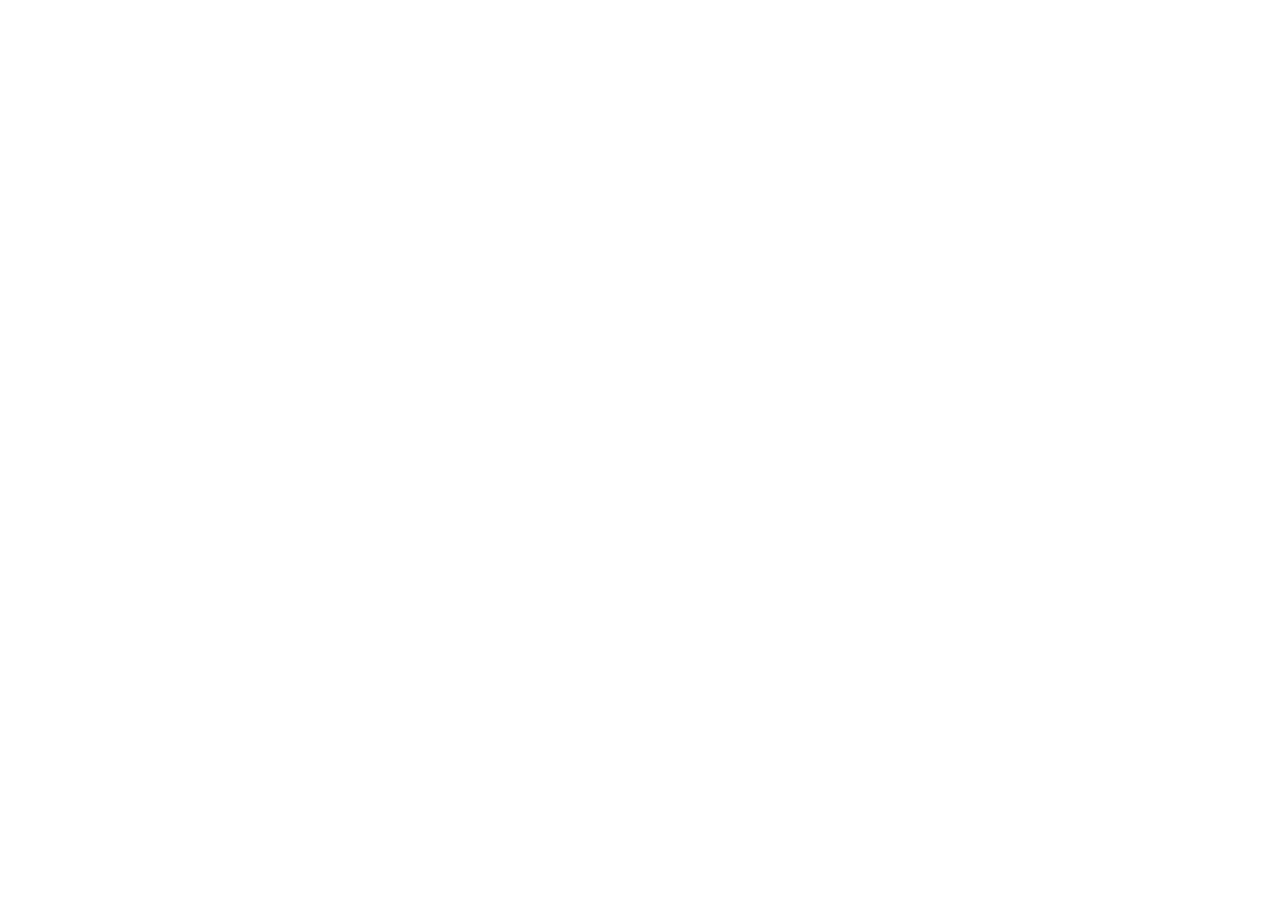
==== contact.html @ beb3a1e1 "Create contact.html" ====
<!DOCTYPE html>
<html lang="en">
<head>
<meta charset="UTF-8">
<meta name="viewport" content="width=device-width, initial-scale=1.0">

<title>Contact MpRodney-Studio</title>

<link rel="stylesheet" href="style.css">

<style>

.contact-hero{

padding:180px 20px 100px;

background:
linear-gradient(
135deg,
#1677ff,
#ff4fd8
);

color:white;

text-align:center;
}

.contact-hero h1{

font-size:4rem;

margin-bottom:20px;
}

.contact-container{

max-width:1200px;

margin:auto;

padding:80px 8%;
}

.contact-grid{

display:grid;

grid-template-columns:
repeat(auto-fit,minmax(350px,1fr));

gap:40px;
}

.contact-info{

background:white;

padding:40px;

border-radius:20px;

box-shadow:
0 10px 30px rgba(0,0,0,0.08);
}

.contact-info h2{

color:#1677ff;

margin-bottom:20px;
}

.contact-info p{

margin:15px 0;

line-height:1.8;
}

.contact-form{

background:white;

padding:40px;

border-radius
---- style.css ----
*{
    margin:0;
    padding:0;
    box-sizing:border-box;
    scroll-behavior:smooth;
}

body{
    font-family: "Segoe UI", sans-serif;
    background:#ffffff;
    color:#222;
}

/* ================= NAVBAR ================= */

.navbar{
    position:fixed;
    top:0;
    left:0;
    width:100%;
    background:rgba(255,255,255,0.95);
    backdrop-filter:blur(12px);
    display:flex;
    justify-content:space-between;
    align-items:center;
    padding:18px 8%;
    z-index:1000;
    box-shadow:0 2px 20px rgba(0,0,0,0.08);
}

.nav-logo{
    display:flex;
    align-items:center;
    gap:12px;
}

.nav-logo img{
    width:50px;
    height:50px;
    border-radius:50%;
}

.nav-logo span{
    font-size:1.2rem;
    font-weight:700;
    color:#1677ff;
}

.nav-links{
    display:flex;
    list-style:none;
    gap:30px;
}

.nav-links a{
    text-decoration:none;
    color:#333;
    font-weight:600;
    transition:0.3s;
}

.nav-links a:hover{
    color:#1677ff;
}

/* ================= HERO ================= */

.hero{
    min-height:100vh;

    background:
    linear-gradient(
    rgba(255,255,255,0.55),
    rgba(255,255,255,0.75)
    ),
    url("https://images.unsplash.com/photo-1516321318423-f06f85e504b3?q=80&w=1920");

    background-size:cover;
    background-position:center;

    display:flex;
    align-items:center;
    justify-content:center;

    text-align:center;
    padding:120px 20px 80px;
}

.hero-content{
    max-width:850px;
}

.hero h1{
    font-size:4rem;
    background:linear-gradient(
    90deg,
    #1677ff,
    #ff4fd8
    );
    -webkit-background-clip:text;
    -webkit-text-fill-color:transparent;
}

.hero h2{
    margin-top:20px;
    font-size:2rem;
    color:#222;
}

.hero p{
    margin-top:25px;
    line-height:1.8;
    font-size:1.1rem;
}

/* ================= BUTTONS ================= */

.hero-buttons{
    margin-top:35px;
    display:flex;
    justify-content:center;
    gap:20px;
    flex-wrap:wrap;
}

.btn-primary{
    background:#1677ff;
    color:white;
    text-decoration:none;
    padding:15px 30px;
    border-radius:50px;
    font-weight:700;
    transition:0.3s;
}

.btn-primary:hover{
    transform:translateY(-3px);
}

.btn-secondary{
    background:white;
    color:#1677ff;
    text-decoration:none;
    padding:15px 30px;
    border-radius:50px;
    font-weight:700;
    border:2px solid #1677ff;
    transition:0.3s;
}

.btn-secondary:hover{
    transform:translateY(-3px);
}

/* ================= SECTIONS ================= */

.section{
    padding:100px 8%;
}

.container{
    max-width:1200px;
    margin:auto;
}

.section h2{
    text-align:center;
    font-size:2.5rem;
    margin-bottom:40px;
    color:#1677ff;
}

/* ================= CARDS ================= */

.cards{
    display:grid;
    grid-template-columns:
    repeat(auto-fit,minmax(260px,1fr));

    gap:25px;
}

.card,
.project-card{

    background:white;

    border-radius:20px;

    padding:30px;

    box-shadow:
    0 10px 30px rgba(0,0,0,0.08);

    transition:0.3s;
}

.card:hover,
.project-card:hover{

    transform:
    translateY(-8px);
}

.card h3,
.project-card h3{

    margin-bottom:15px;
    color:#1677ff;
}

.card p,
.project-card p{
    line-height:1.7;
}

/* ================= DEVELOPER ================= */

.developer-box{

    background:
    linear-gradient(
    135deg,
    #1677ff,
    #ff4fd8
    );

    color:white;

    border-radius:25px;

    padding:50px;

    text-align:center;
}

.developer-box h3{
    font-size:2rem;
    margin-bottom:20px;
}

/* ================= CONTACT ================= */

.contact-box{

    max-width:700px;

    margin:auto;

    background:white;

    border-radius:20px;

    padding:40px;

    text-align:center;

    box-shadow:
    0 10px 30px rgba(0,0,0,0.08);
}

.contact-box p{
    margin:15px 0;
    font-size:1.1rem;
}

/* ================= FOOTER ================= */

footer{

    background:#0f172a;

    color:white;

    text-align:center;

    padding:60px 20px;
}

footer h3{
    margin-bottom:15px;
    color:#58a6ff;
}

/* ================= ANIMATIONS ================= */

.card,
.project-card,
.developer-box,
.contact-box{

    animation:
    fadeUp 1s ease;
}

@keyframes fadeUp{

    from{
        opacity:0;
        transform:
        translateY(40px);
    }

    to{
        opacity:1;
        transform:
        translateY(0);
    }
}

/* ================= MOBILE ================= */

@media(max-width:900px){

    .navbar{
        flex-direction:column;
        gap:15px;
    }

    .nav-links{
        flex-wrap:wrap;
        justify-content:center;
        gap:15px;
    }

    .hero h1{
        font-size:2.6rem;
    }

    .hero h2{
        font-size:1.4rem;
    }

}
.orb{

position:fixed;

border-radius:50%;

pointer-events:none;

z-index:-1;

background:
radial-gradient(
circle,
rgba(255,79,216,0.3),
rgba(22,119,255,0.1)
);

animation:
floatOrb 12s linear;
}

@keyframes floatOrb{

from{

transform:
translateY(100px)
scale(0.5);

opacity:0;

}

20%{

opacity:1;

}

to{

transform:
translateY(-300px)
scale(1.5);

opacity:0;

}

}

.section{

opacity:0;

transform:
translateY(50px);

transition:1s;
}

.section.show{

opacity:1;

transform:
translateY(0);
}

.ripple{

position:absolute;

width:20px;

height:20px;

background:
rgba(255,255,255,0.5);

border-radius:50%;

transform:scale(0);

animation:
rippleEffect 0.7s linear;
}

@keyframes rippleEffect{

to{

transform:scale(15);

opacity:0;

}

}
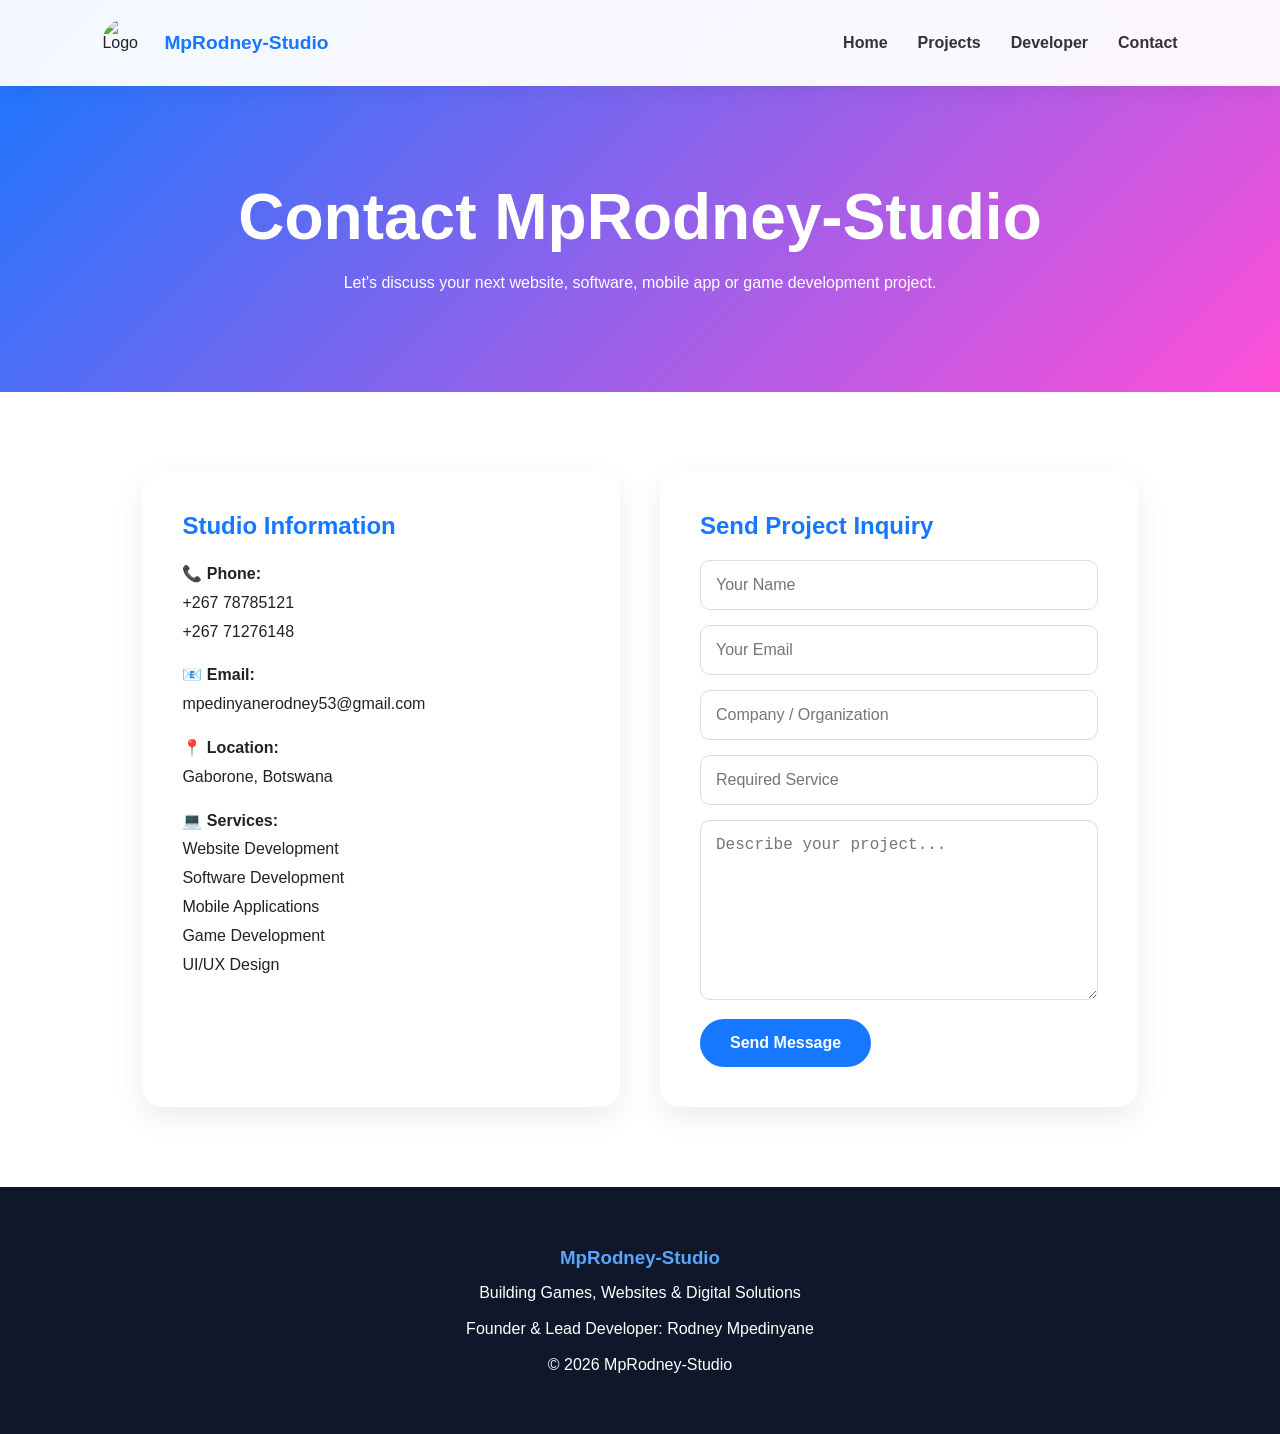
==== commit decddd40: "Update contact.html" ====
--- a/contact.html
+++ b/contact.html
@@ -11,77 +11,231 @@
 <style>
 
 .contact-hero{
-
 padding:180px 20px 100px;
-
-background:
-linear-gradient(
-135deg,
-#1677ff,
-#ff4fd8
-);
-
+background:linear-gradient(135deg,#1677ff,#ff4fd8);
 color:white;
-
 text-align:center;
 }
 
 .contact-hero h1{
-
 font-size:4rem;
-
 margin-bottom:20px;
 }
 
 .contact-container{
-
 max-width:1200px;
-
 margin:auto;
-
 padding:80px 8%;
 }
 
 .contact-grid{
-
 display:grid;
-
-grid-template-columns:
-repeat(auto-fit,minmax(350px,1fr));
-
+grid-template-columns:repeat(auto-fit,minmax(350px,1fr));
 gap:40px;
 }
 
 .contact-info{
-
 background:white;
-
 padding:40px;
-
 border-radius:20px;
-
-box-shadow:
-0 10px 30px rgba(0,0,0,0.08);
+box-shadow:0 10px 30px rgba(0,0,0,0.08);
 }
 
 .contact-info h2{
-
 color:#1677ff;
-
 margin-bottom:20px;
 }
 
 .contact-info p{
-
 margin:15px 0;
-
 line-height:1.8;
 }
 
 .contact-form{
-
 background:white;
-
 padding:40px;
-
-border-radius
+border-radius:20px;
+box-shadow:0 10px 30px rgba(0,0,0,0.08);
+}
+
+.contact-form h2{
+color:#1677ff;
+margin-bottom:20px;
+}
+
+.contact-form input,
+.contact-form textarea{
+width:100%;
+padding:15px;
+margin-bottom:15px;
+border:1px solid #ddd;
+border-radius:10px;
+font-size:1rem;
+}
+
+.contact-form textarea{
+height:180px;
+resize:vertical;
+}
+
+.submit-btn{
+background:#1677ff;
+color:white;
+border:none;
+padding:15px 30px;
+border-radius:50px;
+font-size:1rem;
+font-weight:bold;
+cursor:pointer;
+}
+
+.submit-btn:hover{
+opacity:0.9;
+}
+
+</style>
+
+</head>
+
+<body>
+
+<nav class="navbar">
+
+<div class="nav-logo">
+<img src="logo_1.png" alt="Logo">
+<span>MpRodney-Studio</span>
+</div>
+
+<ul class="nav-links">
+<li><a href="index.html">Home</a></li>
+<li><a href="projects.html">Projects</a></li>
+<li><a href="developer.html">Developer</a></li>
+<li><a href="contact.html">Contact</a></li>
+</ul>
+
+</nav>
+
+<section class="contact-hero">
+
+<h1>Contact MpRodney-Studio</h1>
+
+<p>
+Let's discuss your next website, software,
+mobile app or game development project.
+</p>
+
+</section>
+
+<div class="contact-container">
+
+<div class="contact-grid">
+
+<div class="contact-info">
+
+<h2>Studio Information</h2>
+
+<p>
+📞 <strong>Phone:</strong><br>
++267 78785121<br>
++267 71276148
+</p>
+
+<p>
+📧 <strong>Email:</strong><br>
+mpedinyanerodney53@gmail.com
+</p>
+
+<p>
+📍 <strong>Location:</strong><br>
+Gaborone, Botswana
+</p>
+
+<p>
+💻 <strong>Services:</strong><br>
+Website Development<br>
+Software Development<br>
+Mobile Applications<br>
+Game Development<br>
+UI/UX Design
+</p>
+
+</div>
+
+<div class="contact-form">
+
+<h2>Send Project Inquiry</h2>
+
+<!-- Replace YOUR_FORM_ID below with Formspree ID later -->
+
+<form action="https://formspree.io/f/YOUR_FORM_ID" method="POST">
+
+<input
+type="text"
+name="name"
+placeholder="Your Name"
+required>
+
+<input
+type="email"
+name="email"
+placeholder="Your Email"
+required>
+
+<input
+type="text"
+name="company"
+placeholder="Company / Organization">
+
+<input
+type="text"
+name="service"
+placeholder="Required Service">
+
+<textarea
+name="message"
+placeholder="Describe your project..."
+required></textarea>
+
+<button
+type="submit"
+class="submit-btn">
+
+Send Message
+
+</button>
+
+</form>
+
+</div>
+
+</div>
+
+</div>
+
+<footer>
+
+<h3>MpRodney-Studio</h3>
+
+<p>
+Building Games, Websites & Digital Solutions
+</p>
+
+<br>
+
+<p>
+Founder & Lead Developer:
+Rodney Mpedinyane
+</p>
+
+<br>
+
+<p>
+© 2026 MpRodney-Studio
+</p>
+
+</footer>
+
+<script src="script.js"></script>
+
+</body>
+</html>
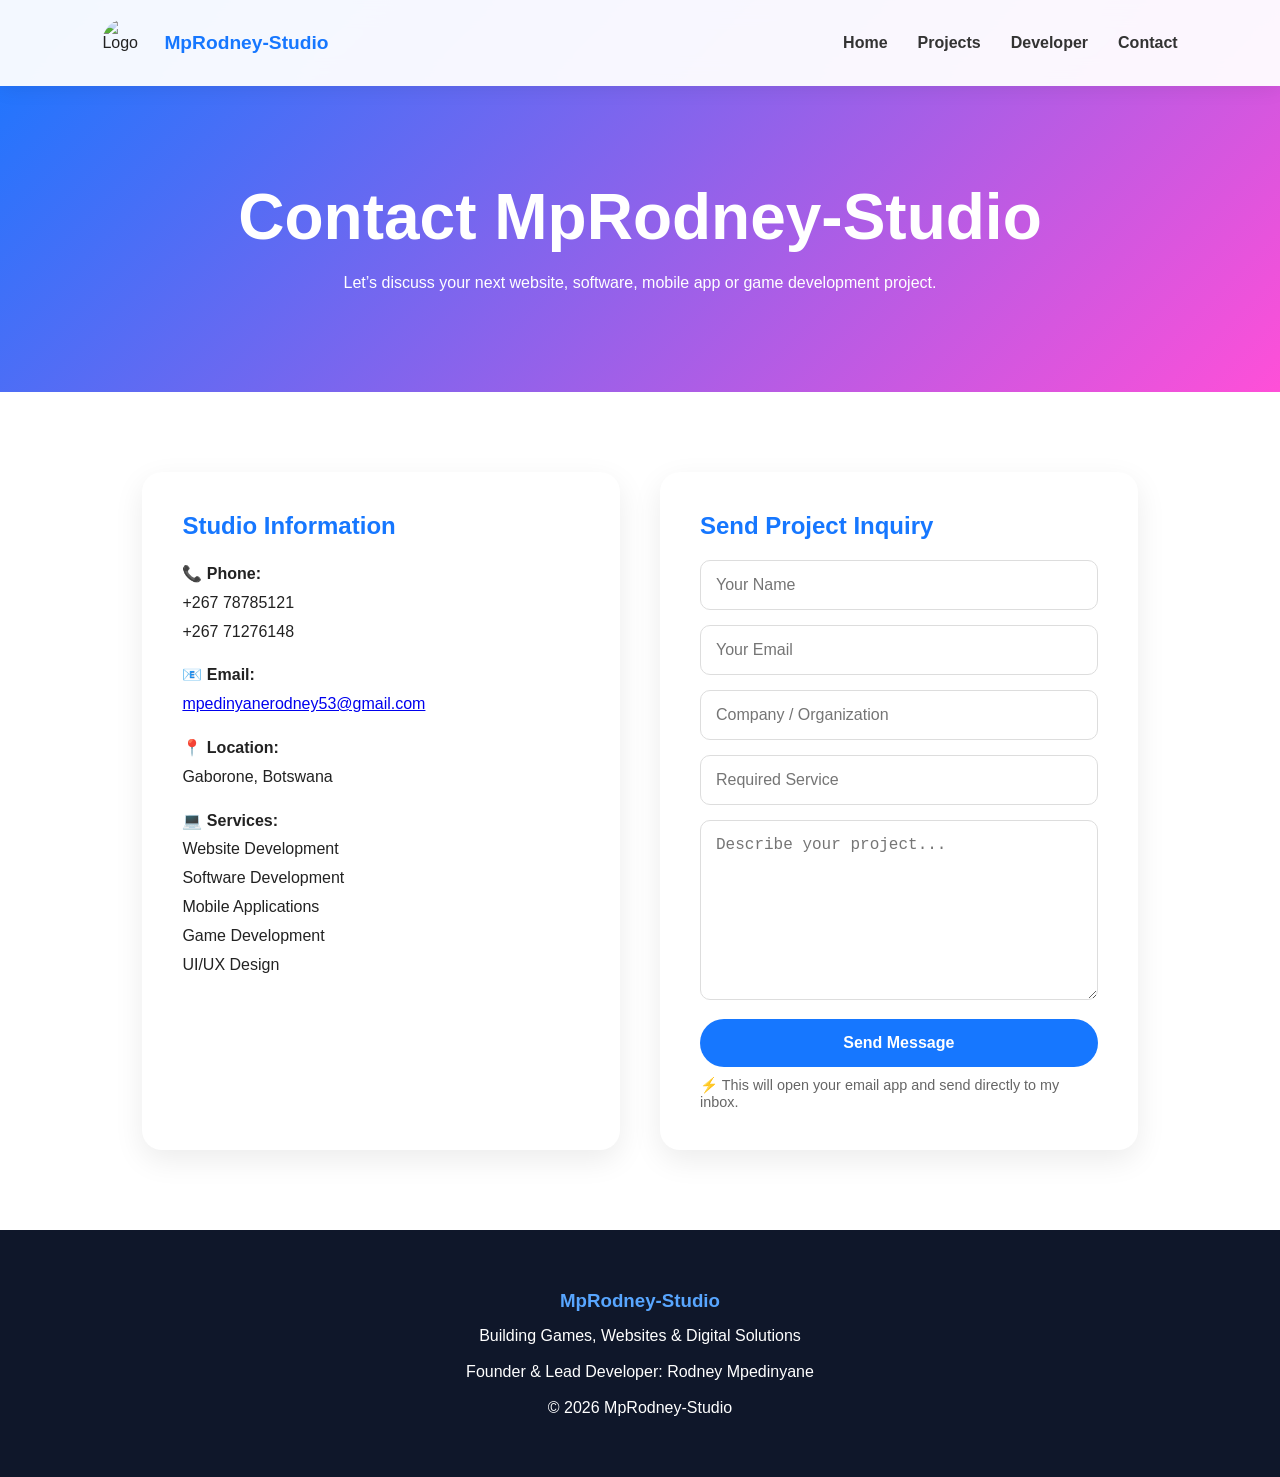
==== commit ae8954b5: "Update contact.html" ====
--- a/contact.html
+++ b/contact.html
@@ -87,10 +87,17 @@
 font-size:1rem;
 font-weight:bold;
 cursor:pointer;
+width:100%;
 }
 
 .submit-btn:hover{
 opacity:0.9;
+}
+
+.note{
+font-size:0.9rem;
+color:#666;
+margin-top:10px;
 }
 
 </style>
@@ -120,7 +127,7 @@
 <h1>Contact MpRodney-Studio</h1>
 
 <p>
-Let's discuss your next website, software,
+Let’s discuss your next website, software,
 mobile app or game development project.
 </p>
 
@@ -130,6 +137,7 @@
 
 <div class="contact-grid">
 
+<!-- INFO SECTION -->
 <div class="contact-info">
 
 <h2>Studio Information</h2>
@@ -142,7 +150,9 @@
 
 <p>
 📧 <strong>Email:</strong><br>
+<a href="mailto:mpedinyanerodney53@gmail.com">
 mpedinyanerodney53@gmail.com
+</a>
 </p>
 
 <p>
@@ -161,51 +171,33 @@
 
 </div>
 
+<!-- CONTACT FORM (MAILTO METHOD) -->
 <div class="contact-form">
 
 <h2>Send Project Inquiry</h2>
 
-<!-- Replace YOUR_FORM_ID below with Formspree ID later -->
-
-<form action="https://formspree.io/f/YOUR_FORM_ID" method="POST">
-
-<input
-type="text"
-name="name"
-placeholder="Your Name"
-required>
-
-<input
-type="email"
-name="email"
-placeholder="Your Email"
-required>
-
-<input
-type="text"
-name="company"
-placeholder="Company / Organization">
-
-<input
-type="text"
-name="service"
-placeholder="Required Service">
-
-<textarea
-name="message"
-placeholder="Describe your project..."
-required></textarea>
-
-<button
-type="submit"
-class="submit-btn">
-
+<form id="contactForm">
+
+<input type="text" id="name" placeholder="Your Name" required>
+
+<input type="email" id="email" placeholder="Your Email" required>
+
+<input type="text" id="company" placeholder="Company / Organization">
+
+<input type="text" id="service" placeholder="Required Service">
+
+<textarea id="message" placeholder="Describe your project..." required></textarea>
+
+<button type="submit" class="submit-btn">
 Send Message
-
 </button>
 
 </form>
 
+<p class="note">
+⚡ This will open your email app and send directly to my inbox.
+</p>
+
 </div>
 
 </div>
@@ -223,8 +215,7 @@
 <br>
 
 <p>
-Founder & Lead Developer:
-Rodney Mpedinyane
+Founder & Lead Developer: Rodney Mpedinyane
 </p>
 
 <br>
@@ -235,7 +226,31 @@
 
 </footer>
 
-<script src="script.js"></script>
+<script>
+document.getElementById("contactForm").addEventListener("submit", function(e){
+e.preventDefault();
+
+const name = document.getElementById("name").value;
+const email = document.getElementById("email").value;
+const company = document.getElementById("company").value;
+const service = document.getElementById("service").value;
+const message = document.getElementById("message").value;
+
+const subject = `New Project Inquiry from ${name}`;
+const body = `
+Name: ${name}
+Email: ${email}
+Company: ${company}
+Service Needed: ${service}
+
+Message:
+${message}
+`;
+
+window.location.href =
+`mailto:mpedinyanerodney53@gmail.com?subject=${encodeURIComponent(subject)}&body=${encodeURIComponent(body)}`;
+});
+</script>
 
 </body>
 </html>
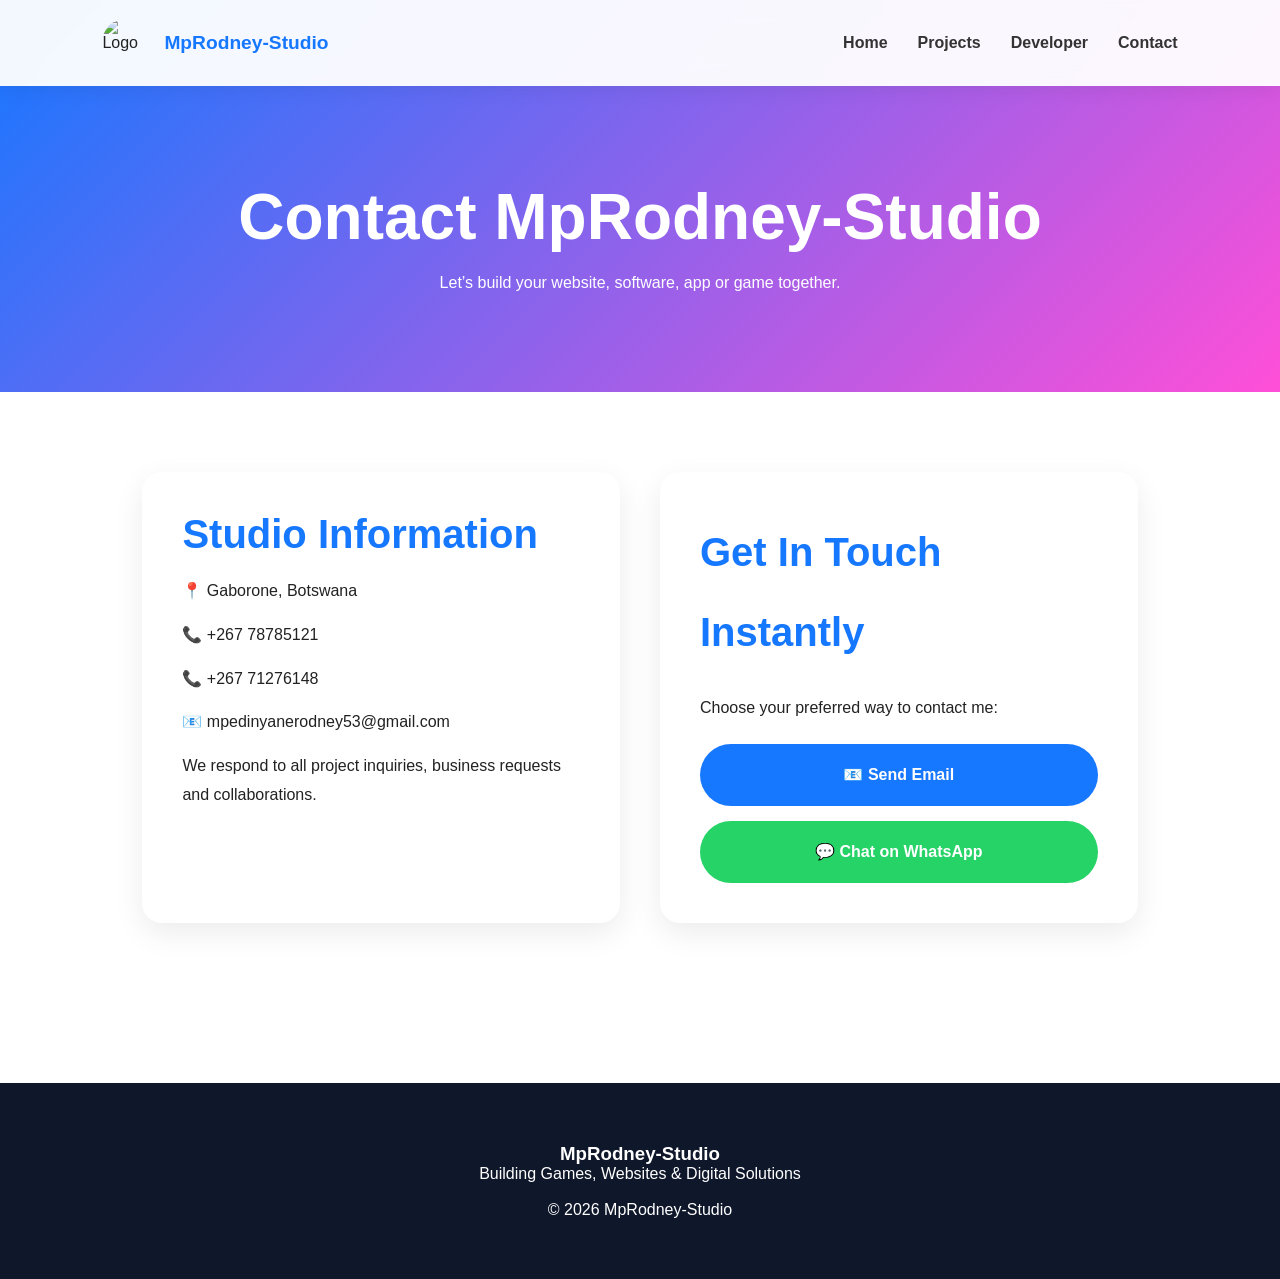
==== commit 6649b7de: "Update contact.html" ====
--- a/contact.html
+++ b/contact.html
@@ -10,94 +10,112 @@
 
 <style>
 
+/* ================= HERO ================= */
+
 .contact-hero{
-padding:180px 20px 100px;
-background:linear-gradient(135deg,#1677ff,#ff4fd8);
-color:white;
-text-align:center;
+    padding:180px 20px 100px;
+    background:linear-gradient(135deg,#1677ff,#ff4fd8);
+    color:white;
+    text-align:center;
 }
 
 .contact-hero h1{
-font-size:4rem;
-margin-bottom:20px;
-}
+    font-size:4rem;
+    margin-bottom:20px;
+}
+
+/* ================= CONTAINER ================= */
 
 .contact-container{
-max-width:1200px;
-margin:auto;
-padding:80px 8%;
+    max-width:1200px;
+    margin:auto;
+    padding:80px 8%;
 }
 
 .contact-grid{
-display:grid;
-grid-template-columns:repeat(auto-fit,minmax(350px,1fr));
-gap:40px;
-}
+    display:grid;
+    grid-template-columns:repeat(auto-fit,minmax(320px,1fr));
+    gap:40px;
+}
+
+/* ================= INFO BOX ================= */
 
 .contact-info{
-background:white;
-padding:40px;
-border-radius:20px;
-box-shadow:0 10px 30px rgba(0,0,0,0.08);
+    background:white;
+    padding:40px;
+    border-radius:20px;
+    box-shadow:0 10px 30px rgba(0,0,0,0.08);
 }
 
 .contact-info h2{
-color:#1677ff;
-margin-bottom:20px;
+    color:#1677ff;
+    margin-bottom:20px;
 }
 
 .contact-info p{
-margin:15px 0;
-line-height:1.8;
-}
-
-.contact-form{
-background:white;
-padding:40px;
-border-radius:20px;
-box-shadow:0 10px 30px rgba(0,0,0,0.08);
-}
-
-.contact-form h2{
-color:#1677ff;
-margin-bottom:20px;
-}
-
-.contact-form input,
-.contact-form textarea{
-width:100%;
-padding:15px;
-margin-bottom:15px;
-border:1px solid #ddd;
-border-radius:10px;
-font-size:1rem;
-}
-
-.contact-form textarea{
-height:180px;
-resize:vertical;
-}
-
-.submit-btn{
-background:#1677ff;
-color:white;
-border:none;
-padding:15px 30px;
-border-radius:50px;
-font-size:1rem;
-font-weight:bold;
-cursor:pointer;
-width:100%;
-}
-
-.submit-btn:hover{
-opacity:0.9;
-}
-
-.note{
-font-size:0.9rem;
-color:#666;
-margin-top:10px;
+    margin:15px 0;
+    line-height:1.8;
+}
+
+/* ================= CONTACT BOX ================= */
+
+.contact-box{
+    background:white;
+    padding:40px;
+    border-radius:20px;
+    box-shadow:0 10px 30px rgba(0,0,0,0.08);
+}
+
+.contact-box h2{
+    color:#1677ff;
+    margin-bottom:20px;
+}
+
+/* ================= BUTTONS ================= */
+
+.contact-btns{
+    display:flex;
+    flex-direction:column;
+    gap:15px;
+    margin-top:20px;
+}
+
+.btn-email,
+.btn-whatsapp{
+    display:block;
+    text-align:center;
+    padding:15px;
+    border-radius:50px;
+    font-weight:bold;
+    text-decoration:none;
+    color:white;
+    transition:0.3s;
+}
+
+.btn-email{
+    background:#1677ff;
+}
+
+.btn-email:hover{
+    opacity:0.85;
+}
+
+.btn-whatsapp{
+    background:#25D366;
+}
+
+.btn-whatsapp:hover{
+    opacity:0.85;
+}
+
+/* ================= FOOTER ================= */
+
+footer{
+    text-align:center;
+    padding:60px 20px;
+    background:#0f172a;
+    color:white;
+    margin-top:80px;
 }
 
 </style>
@@ -106,6 +124,7 @@
 
 <body>
 
+<!-- ================= NAVBAR ================= -->
 <nav class="navbar">
 
 <div class="nav-logo">
@@ -122,135 +141,86 @@
 
 </nav>
 
+<!-- ================= HERO ================= -->
 <section class="contact-hero">
 
 <h1>Contact MpRodney-Studio</h1>
 
 <p>
-Let’s discuss your next website, software,
-mobile app or game development project.
+Let’s build your website, software, app or game together.
 </p>
 
 </section>
 
+<!-- ================= CONTACT SECTION ================= -->
 <div class="contact-container">
 
 <div class="contact-grid">
 
-<!-- INFO SECTION -->
+<!-- INFO -->
 <div class="contact-info">
 
 <h2>Studio Information</h2>
 
+<p>📍 Gaborone, Botswana</p>
+
+<p>📞 +267 78785121</p>
+<p>📞 +267 71276148</p>
+
+<p>📧 mpedinyanerodney53@gmail.com</p>
+
 <p>
-📞 <strong>Phone:</strong><br>
-+267 78785121<br>
-+267 71276148
+We respond to all project inquiries,
+business requests and collaborations.
 </p>
 
+</div>
+
+<!-- CONTACT ACTIONS -->
+<div class="contact-box">
+
+<h2>Get In Touch Instantly</h2>
+
 <p>
-📧 <strong>Email:</strong><br>
-<a href="mailto:mpedinyanerodney53@gmail.com">
-mpedinyanerodney53@gmail.com
+Choose your preferred way to contact me:
+</p>
+
+<div class="contact-btns">
+
+<!-- EMAIL -->
+<a class="btn-email"
+href="mailto:mpedinyanerodney53@gmail.com?subject=Project%20Inquiry%20-%20MpRodney%20Studio&body=Hello%20MpRodney%20Studio,%0A%0AI%20would%20like%20to%20discuss%20a%20project.%0A%0AName:%0AProject%20Details:%0A%0AThank%20you.">
+
+📧 Send Email
 </a>
-</p>
-
-<p>
-📍 <strong>Location:</strong><br>
-Gaborone, Botswana
-</p>
-
-<p>
-💻 <strong>Services:</strong><br>
-Website Development<br>
-Software Development<br>
-Mobile Applications<br>
-Game Development<br>
-UI/UX Design
-</p>
-
-</div>
-
-<!-- CONTACT FORM (MAILTO METHOD) -->
-<div class="contact-form">
-
-<h2>Send Project Inquiry</h2>
-
-<form id="contactForm">
-
-<input type="text" id="name" placeholder="Your Name" required>
-
-<input type="email" id="email" placeholder="Your Email" required>
-
-<input type="text" id="company" placeholder="Company / Organization">
-
-<input type="text" id="service" placeholder="Required Service">
-
-<textarea id="message" placeholder="Describe your project..." required></textarea>
-
-<button type="submit" class="submit-btn">
-Send Message
-</button>
-
-</form>
-
-<p class="note">
-⚡ This will open your email app and send directly to my inbox.
-</p>
-
-</div>
-
-</div>
-
-</div>
-
+
+<!-- WHATSAPP -->
+<a class="btn-whatsapp"
+href="https://wa.me/26778785121?text=Hello%20MpRodney%20Studio,%20I%20want%20to%20discuss%20a%20project">
+
+💬 Chat on WhatsApp
+</a>
+
+</div>
+
+</div>
+
+</div>
+
+</div>
+
+<!-- ================= FOOTER ================= -->
 <footer>
 
 <h3>MpRodney-Studio</h3>
 
-<p>
-Building Games, Websites & Digital Solutions
-</p>
+<p>Building Games, Websites & Digital Solutions</p>
 
 <br>
 
-<p>
-Founder & Lead Developer: Rodney Mpedinyane
-</p>
-
-<br>
-
-<p>
-© 2026 MpRodney-Studio
-</p>
+<p>© 2026 MpRodney-Studio</p>
 
 </footer>
-
-<script>
-document.getElementById("contactForm").addEventListener("submit", function(e){
-e.preventDefault();
-
-const name = document.getElementById("name").value;
-const email = document.getElementById("email").value;
-const company = document.getElementById("company").value;
-const service = document.getElementById("service").value;
-const message = document.getElementById("message").value;
-
-const subject = `New Project Inquiry from ${name}`;
-const body = `
-Name: ${name}
-Email: ${email}
-Company: ${company}
-Service Needed: ${service}
-
-Message:
-${message}
-`;
-
-window.location.href =
-`mailto:mpedinyanerodney53@gmail.com?subject=${encodeURIComponent(subject)}&body=${encodeURIComponent(body)}`;
-});
-</script>
 
 </body>
 </html>
--- a/style.css
+++ b/style.css
@@ -6,7 +6,7 @@
 }
 
 body{
-    font-family: "Segoe UI", sans-serif;
+    font-family:"Segoe UI", sans-serif;
     background:#ffffff;
     color:#222;
 }
@@ -67,11 +67,10 @@
 
 .hero{
     min-height:100vh;
-
     background:
     linear-gradient(
-    rgba(255,255,255,0.55),
-    rgba(255,255,255,0.75)
+        rgba(255,255,255,0.55),
+        rgba(255,255,255,0.75)
     ),
     url("https://images.unsplash.com/photo-1516321318423-f06f85e504b3?q=80&w=1920");
 
@@ -92,70 +91,65 @@
 
 .hero h1{
     font-size:4rem;
-    background:linear-gradient(
-    90deg,
-    #1677ff,
-    #ff4fd8
-    );
+    background:linear-gradient(90deg,#1677ff,#ff4fd8);
     -webkit-background-clip:text;
     -webkit-text-fill-color:transparent;
 }
 
 .hero h2{
     margin-top:20px;
-    font-size:2rem;
-    color:#222;
+    font-size:1.6rem;
+    font-weight:600;
 }
 
 .hero p{
-    margin-top:25px;
+    margin-top:20px;
+    font-size:1.1rem;
     line-height:1.8;
-    font-size:1.1rem;
 }
 
 /* ================= BUTTONS ================= */
 
 .hero-buttons{
-    margin-top:35px;
+    margin-top:30px;
     display:flex;
     justify-content:center;
     gap:20px;
-    flex-wrap:wrap;
+}
+
+.btn-primary,
+.btn-secondary{
+    padding:14px 28px;
+    border-radius:50px;
+    font-weight:600;
+    text-decoration:none;
+    display:inline-block;
+    position:relative;
+    overflow:hidden;
 }
 
 .btn-primary{
     background:#1677ff;
     color:white;
-    text-decoration:none;
-    padding:15px 30px;
-    border-radius:50px;
-    font-weight:700;
-    transition:0.3s;
-}
-
-.btn-primary:hover{
-    transform:translateY(-3px);
 }
 
 .btn-secondary{
-    background:white;
-    color:#1677ff;
-    text-decoration:none;
-    padding:15px 30px;
-    border-radius:50px;
-    font-weight:700;
     border:2px solid #1677ff;
-    transition:0.3s;
-}
-
-.btn-secondary:hover{
-    transform:translateY(-3px);
+    color:#1677ff;
 }
 
 /* ================= SECTIONS ================= */
 
 .section{
     padding:100px 8%;
+    opacity:0;
+    transform:translateY(40px);
+    transition:0.8s ease;
+}
+
+.section.show{
+    opacity:1;
+    transform:translateY(0);
 }
 
 .container{
@@ -163,8 +157,7 @@
     margin:auto;
 }
 
-.section h2{
-    text-align:center;
+h2{
     font-size:2.5rem;
     margin-bottom:40px;
     color:#1677ff;
@@ -174,260 +167,85 @@
 
 .cards{
     display:grid;
-    grid-template-columns:
-    repeat(auto-fit,minmax(260px,1fr));
-
+    grid-template-columns:repeat(auto-fit,minmax(250px,1fr));
     gap:25px;
 }
 
 .card,
 .project-card{
-
     background:white;
-
+    padding:25px;
     border-radius:20px;
-
-    padding:30px;
-
-    box-shadow:
-    0 10px 30px rgba(0,0,0,0.08);
-
+    box-shadow:0 10px 25px rgba(0,0,0,0.08);
     transition:0.3s;
 }
 
 .card:hover,
 .project-card:hover{
-
-    transform:
-    translateY(-8px);
-}
-
-.card h3,
-.project-card h3{
-
-    margin-bottom:15px;
-    color:#1677ff;
-}
-
-.card p,
-.project-card p{
-    line-height:1.7;
-}
-
-/* ================= DEVELOPER ================= */
+    transform:translateY(-8px);
+}
+
+/* ================= DEVELOPER BOX ================= */
 
 .developer-box{
-
-    background:
-    linear-gradient(
-    135deg,
-    #1677ff,
-    #ff4fd8
-    );
-
+    background:white;
+    padding:40px;
+    border-radius:20px;
+    box-shadow:0 10px 25px rgba(0,0,0,0.08);
+    text-align:center;
+}
+
+/* ================= CONTACT BOX ================= */
+
+.contact-box{
+    background:white;
+    padding:30px;
+    border-radius:20px;
+    box-shadow:0 10px 25px rgba(0,0,0,0.08);
+    line-height:2;
+}
+
+/* ================= FOOTER ================= */
+
+footer{
+    text-align:center;
+    padding:60px 20px;
+    background:#0f172a;
     color:white;
-
-    border-radius:25px;
-
-    padding:50px;
-
-    text-align:center;
-}
-
-.developer-box h3{
-    font-size:2rem;
-    margin-bottom:20px;
-}
-
-/* ================= CONTACT ================= */
-
-.contact-box{
-
-    max-width:700px;
-
-    margin:auto;
-
-    background:white;
-
-    border-radius:20px;
-
-    padding:40px;
-
-    text-align:center;
-
-    box-shadow:
-    0 10px 30px rgba(0,0,0,0.08);
-}
-
-.contact-box p{
-    margin:15px 0;
-    font-size:1.1rem;
-}
-
-/* ================= FOOTER ================= */
-
-footer{
-
-    background:#0f172a;
-
-    color:white;
-
-    text-align:center;
-
-    padding:60px 20px;
-}
-
-footer h3{
-    margin-bottom:15px;
-    color:#58a6ff;
-}
-
-/* ================= ANIMATIONS ================= */
-
-.card,
-.project-card,
-.developer-box,
-.contact-box{
-
-    animation:
-    fadeUp 1s ease;
-}
-
-@keyframes fadeUp{
-
-    from{
+    margin-top:80px;
+}
+
+/* ================= ORBS ================= */
+
+.orb{
+    position:fixed;
+    background:radial-gradient(circle, rgba(22,119,255,0.25), transparent);
+    border-radius:50%;
+    pointer-events:none;
+    animation:floatUp 12s linear forwards;
+    z-index:0;
+}
+
+@keyframes floatUp{
+    from{transform:translateY(0);opacity:0.6;}
+    to{transform:translateY(-800px);opacity:0;}
+}
+
+/* ================= RIPPLE ================= */
+
+.ripple{
+    position:absolute;
+    width:20px;
+    height:20px;
+    background:rgba(255,255,255,0.6);
+    border-radius:50%;
+    transform:scale(0);
+    animation:rippleEffect 0.7s linear;
+}
+
+@keyframes rippleEffect{
+    to{
+        transform:scale(8);
         opacity:0;
-        transform:
-        translateY(40px);
     }
-
-    to{
-        opacity:1;
-        transform:
-        translateY(0);
-    }
-}
-
-/* ================= MOBILE ================= */
-
-@media(max-width:900px){
-
-    .navbar{
-        flex-direction:column;
-        gap:15px;
-    }
-
-    .nav-links{
-        flex-wrap:wrap;
-        justify-content:center;
-        gap:15px;
-    }
-
-    .hero h1{
-        font-size:2.6rem;
-    }
-
-    .hero h2{
-        font-size:1.4rem;
-    }
-
-}
-.orb{
-
-position:fixed;
-
-border-radius:50%;
-
-pointer-events:none;
-
-z-index:-1;
-
-background:
-radial-gradient(
-circle,
-rgba(255,79,216,0.3),
-rgba(22,119,255,0.1)
-);
-
-animation:
-floatOrb 12s linear;
-}
-
-@keyframes floatOrb{
-
-from{
-
-transform:
-translateY(100px)
-scale(0.5);
-
-opacity:0;
-
-}
-
-20%{
-
-opacity:1;
-
-}
-
-to{
-
-transform:
-translateY(-300px)
-scale(1.5);
-
-opacity:0;
-
-}
-
-}
-
-.section{
-
-opacity:0;
-
-transform:
-translateY(50px);
-
-transition:1s;
-}
-
-.section.show{
-
-opacity:1;
-
-transform:
-translateY(0);
-}
-
-.ripple{
-
-position:absolute;
-
-width:20px;
-
-height:20px;
-
-background:
-rgba(255,255,255,0.5);
-
-border-radius:50%;
-
-transform:scale(0);
-
-animation:
-rippleEffect 0.7s linear;
-}
-
-@keyframes rippleEffect{
-
-to{
-
-transform:scale(15);
-
-opacity:0;
-
-}
-
-}
+}
